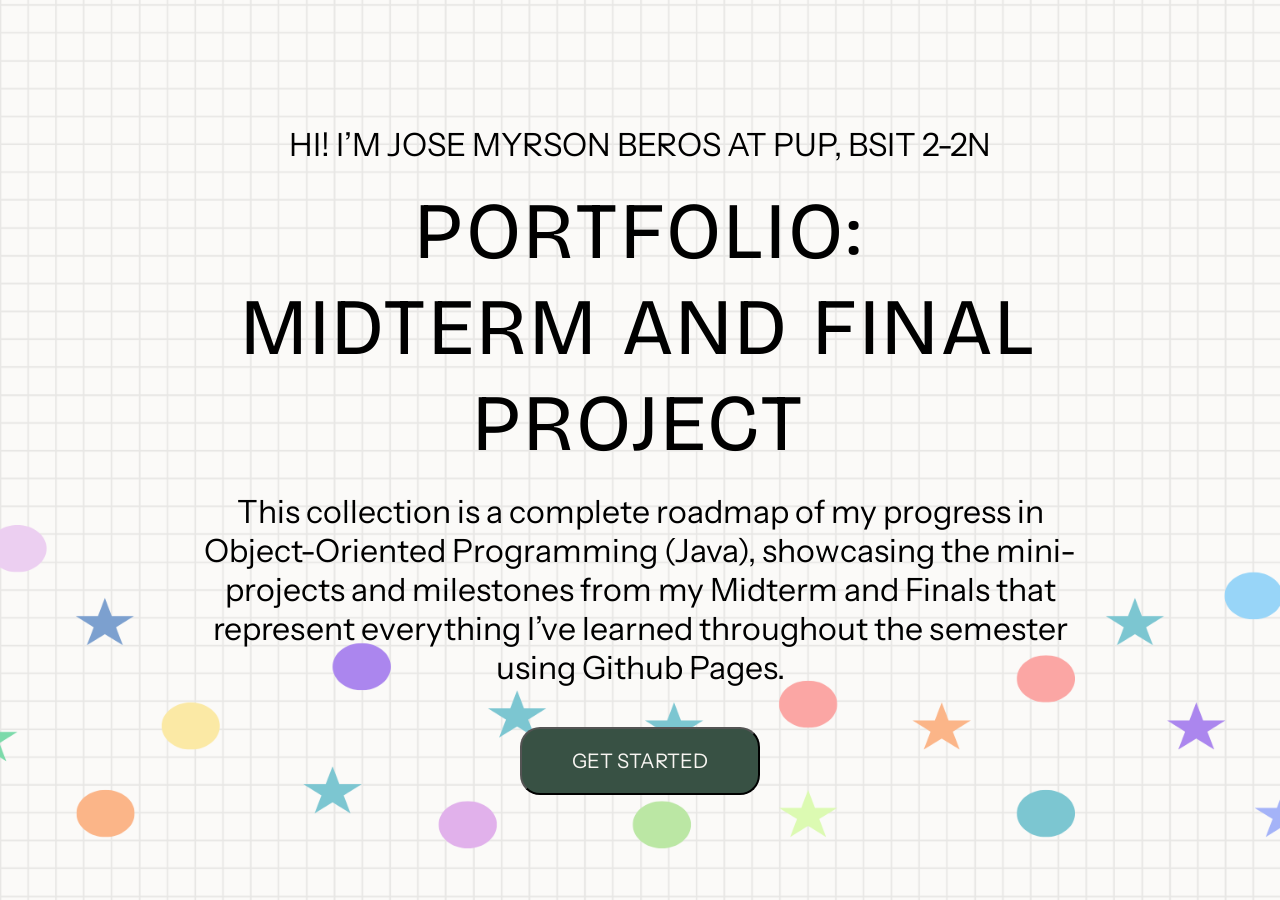
==== landing-page.html @ 333d57c4 "Initial COmmit" ====
<!doctype html>
<html lang="en">
  <head>
    <meta charset="UTF-8" />
    <meta name="viewport" content="width=device-width, initial-scale=1.0" />
    <link rel="stylesheet" href="css/style.css" />
    <title>Java Porfolio</title>
  </head>
  <body>
    <main class="landing-main">
      <section class="landing-section">
        <p>HI! I’M JOSE MYRSON BEROS AT PUP, BSIT 2-2N</p>
        <h1>
          PORTFOLIO: <br />
          MIDTERM AND FINAL PROJECT
        </h1>
        <h2>
          This collection is a complete roadmap of my progress in
          Object-Oriented Programming (Java), showcasing the mini-projects and
          milestones from my Midterm and Finals that represent everything I’ve
          learned throughout the semester using Github Pages.
        </h2>
        <button><a href="midterm-page.html"> GET STARTED </a></button>
      </section>
    </main>
  </body>
</html>
---- css/style.css ----
@import url('https://fonts.googleapis.com/css2?family=Bricolage+Grotesque:opsz,wght@12..96,200..800&family=Instrument+Sans:ital,wght@0,400..700;1,400..700&display=swap');

* {
    padding: 0;
    margin: 0;
    box-sizing: border-box;
}

:root {
    --main-color: #385144;
    --secondary-color: #F8F5F2;
    --main-font: "Bricolage Grotesque", sans-serif;
    --secondary-font: "Instrument Sans", sans-serif;
}

body {
    background-image: url("../assets/bg.png");
    background-repeat: no-repeat;
    background-size: cover;
    background-position: center;
}

h1 {
    font-family: var(--main-font);
    font-size: 5em;
    font-weight: normal;
    letter-spacing: 5px;
}

p,
h2 {
    font-family: var(--secondary-font);
    font-weight: normal;
    font-size: 2em;
    margin: 20px;
}

a {
    text-decoration: none;
    color: #F8F5F2;
}

.landing-main {
    display: flex;
    justify-content: center;
    align-items: center;
    height: 100vh;
    background-color: rgb(248, 245, 242, .5);
}

.landing-section {
    width: 75%;
    margin: auto;
    text-align: center;
}

button {
    font-family: var(--secondary-font);
    background-color: var(--main-color);
    color: white;
    padding: 20px 50px;
    font-size: 1.25em;
    border-radius: 20PX;
    margin-top: 20px;
}

button:hover {
    background-color: rgb(56, 81, 68, .8);
    transition: 500ms;
    cursor: pointer;
}

button:active {
    filter: brightness(.9);
}
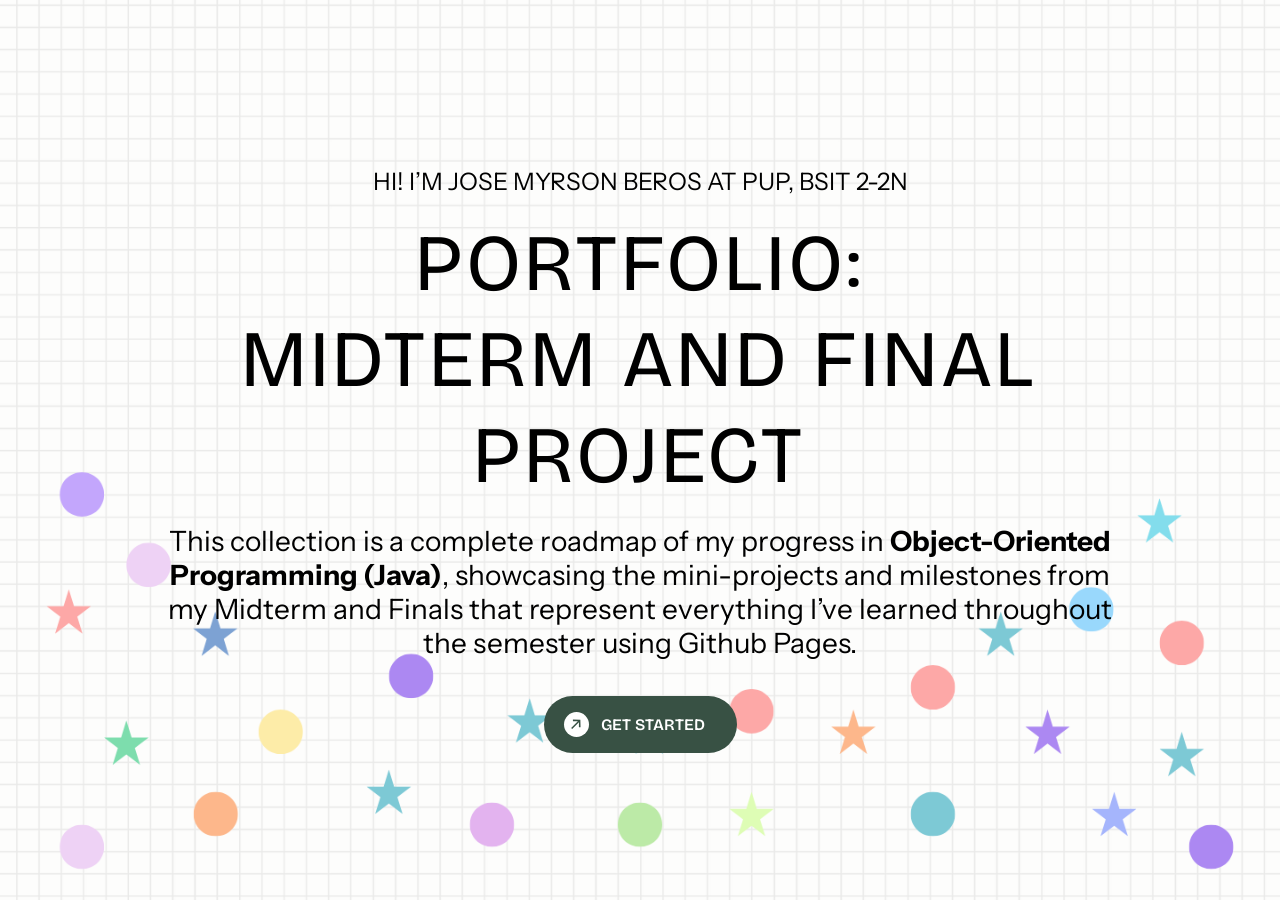
==== commit d424a0b0: "Finish Landing Page" ====
--- a/landing-page.html
+++ b/landing-page.html
@@ -8,6 +8,7 @@
   </head>
   <body>
     <main class="landing-main">
+      <section class="background-image"></section>
       <section class="landing-section">
         <p>HI! I’M JOSE MYRSON BEROS AT PUP, BSIT 2-2N</p>
         <h1>
@@ -16,11 +17,43 @@
         </h1>
         <h2>
           This collection is a complete roadmap of my progress in
-          Object-Oriented Programming (Java), showcasing the mini-projects and
+          <strong>Object-Oriented Programming (Java)</strong>, showcasing the mini-projects and
           milestones from my Midterm and Finals that represent everything I’ve
           learned throughout the semester using Github Pages.
         </h2>
-        <button><a href="midterm-page.html"> GET STARTED </a></button>
+
+        <a href="/html/midterm-page.html">
+        <button href="#" class="button" style="--clr: #385144">
+          <span class="button__icon-wrapper">
+            <svg
+              viewBox="0 0 14 15"
+              fill="none"
+              xmlns="http://www.w3.org/2000/svg"
+              class="button__icon-svg"
+              width="10"
+            >
+              <path
+                d="M13.376 11.552l-.264-10.44-10.44-.24.024 2.28 6.96-.048L.2 12.56l1.488 1.488 9.432-9.432-.048 6.912 2.304.024z"
+                fill="currentColor"
+              ></path>
+            </svg>
+
+            <svg
+              viewBox="0 0 14 15"
+              fill="none"
+              width="10"
+              xmlns="http://www.w3.org/2000/svg"
+              class="button__icon-svg button__icon-svg--copy"
+            >
+              <path
+                d="M13.376 11.552l-.264-10.44-10.44-.24.024 2.28 6.96-.048L.2 12.56l1.488 1.488 9.432-9.432-.048 6.912 2.304.024z"
+                fill="currentColor"
+              ></path>
+            </svg>
+          </span>
+           GET STARTED 
+        </button>
+        </a>
       </section>
     </main>
   </body>
--- a/css/style.css
+++ b/css/style.css
@@ -14,15 +14,12 @@
 }
 
 body {
-    background-image: url("../assets/bg.png");
-    background-repeat: no-repeat;
-    background-size: cover;
-    background-position: center;
+    font-size: 16px;
 }
 
 h1 {
     font-family: var(--main-font);
-    font-size: 5em;
+    font-size: clamp(2.5rem, 8vw + 1rem, 5rem);
     font-weight: normal;
     letter-spacing: 5px;
 }
@@ -31,45 +28,109 @@
 h2 {
     font-family: var(--secondary-font);
     font-weight: normal;
-    font-size: 2em;
+    font-size: 1.5em;
     margin: 20px;
 }
 
+h2 {
+    font-size: 1.75em;
+}
 a {
     text-decoration: none;
     color: #F8F5F2;
 }
 
 .landing-main {
-    display: flex;
-    justify-content: center;
-    align-items: center;
+    position: relative;
     height: 100vh;
     background-color: rgb(248, 245, 242, .5);
 }
 
+.background-image {
+    position: relative;
+    height: 100vh;
+    background-image: url(/assets/Background-image.png);
+    background-position: center;
+    background-repeat: no-repeat;
+    background-size: cover;
+    opacity: .5;
+}
+
+.background-image img {
+    object-fit: cover;
+}
+
 .landing-section {
-    width: 75%;
-    margin: auto;
+    position: absolute;
+    top: 50%;
+    left: 50%;
+    transform: translate(-50%, -50%);
+    width: min(80%, 1200px);
     text-align: center;
 }
 
-button {
-    font-family: var(--secondary-font);
+.button {
+    margin-top: 1rem;
+    font-family: var(--main-font);
+    font-size: 1em;
+    line-height: 1;
+    text-decoration: none;
+    display: inline-flex;
+    border: none;
+    cursor: pointer;
+    align-items: center;
+    gap: 0.75rem;
     background-color: var(--main-color);
-    color: white;
-    padding: 20px 50px;
-    font-size: 1.25em;
-    border-radius: 20PX;
-    margin-top: 20px;
+    color: #fff;
+    border-radius: 10rem;
+    font-weight: 600;
+    padding: 1rem 2rem;
+    padding-left: 20px;
+    white-space: nowrap;
+    overflow: hidden;
+    text-overflow: ellipsis;
+    transition: background-color 0.3s;
 }
 
-button:hover {
-    background-color: rgb(56, 81, 68, .8);
-    transition: 500ms;
-    cursor: pointer;
+.button__icon-wrapper {
+    flex-shrink: 0;
+    width: 25px;
+    height: 25px;
+    position: relative;
+    color: var(--clr);
+    background-color: #fff;
+    border-radius: 50%;
+    display: grid;
+    place-items: center;
+    overflow: hidden;
 }
 
-button:active {
-    filter: brightness(.9);
+.button:hover {
+    background-color: #000;
+}
+
+.button:hover .button__icon-wrapper {
+    color: #000;
+}
+
+.button__icon-svg--copy {
+    position: absolute;
+    transform: translate(-150%, 150%);
+}
+
+.button:hover .button__icon-svg:first-child {
+    transition: transform 0.3s ease-in-out;
+    transform: translate(150%, -150%);
+}
+
+.button:hover .button__icon-svg--copy {
+    transition: transform 0.3s ease-in-out 0.1s;
+    transform: translate(0);
+}
+
+@media (max-width: 720px) {
+    p, h2, h1 {
+        text-align: justify;
+        margin: 0;
+    }
 }
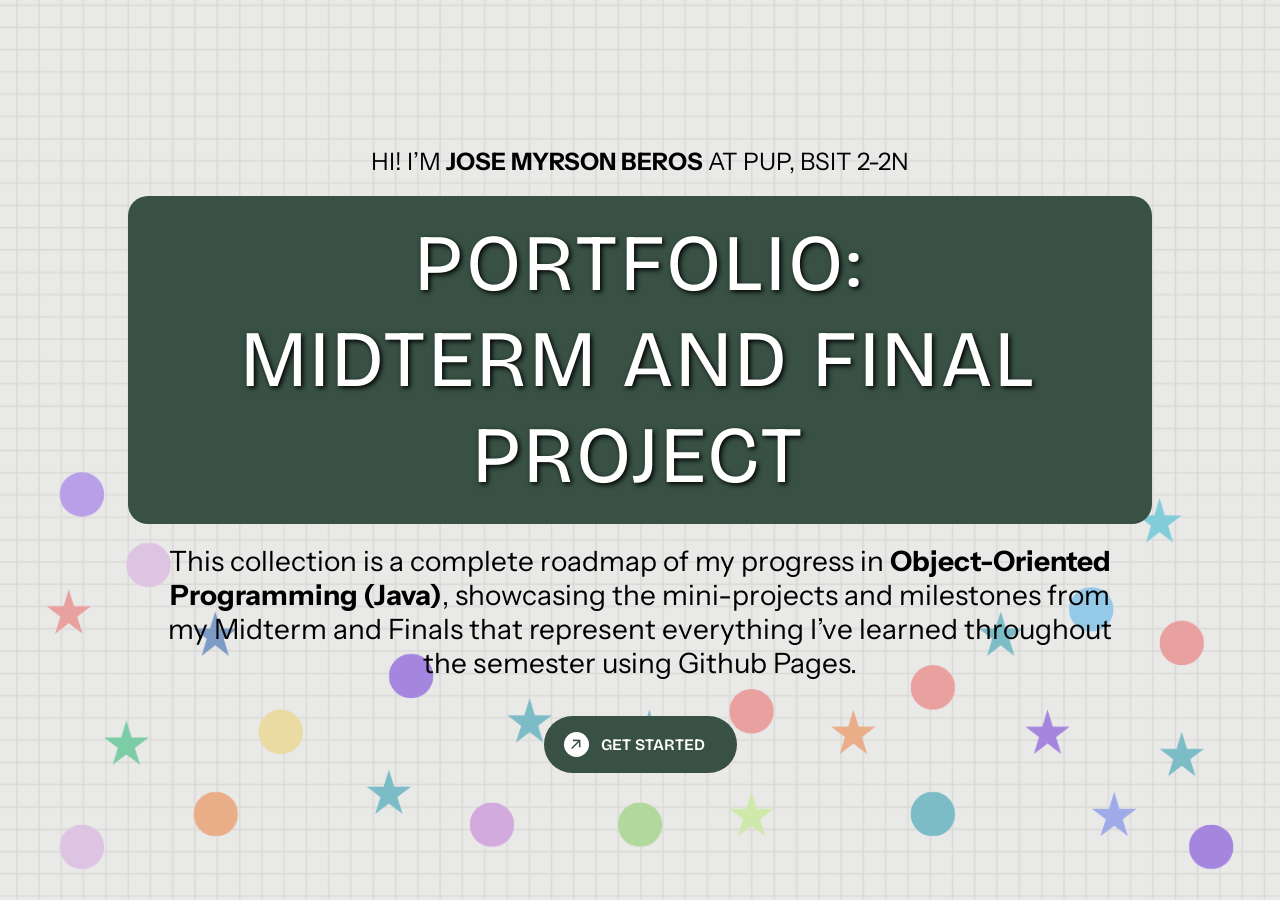
==== commit 5ad1c091: "FInalized Design in Landing Page" ====
--- a/landing-page.html
+++ b/landing-page.html
@@ -10,7 +10,7 @@
     <main class="landing-main">
       <section class="background-image"></section>
       <section class="landing-section">
-        <p>HI! I’M JOSE MYRSON BEROS AT PUP, BSIT 2-2N</p>
+        <p>HI! I’M <strong>JOSE MYRSON BEROS</strong> AT PUP, BSIT 2-2N</p>
         <h1>
           PORTFOLIO: <br />
           MIDTERM AND FINAL PROJECT
--- a/css/style.css
+++ b/css/style.css
@@ -15,6 +15,7 @@
 
 body {
     font-size: 16px;
+    user-select: none;
 }
 
 h1 {
@@ -22,6 +23,11 @@
     font-size: clamp(2.5rem, 8vw + 1rem, 5rem);
     font-weight: normal;
     letter-spacing: 5px;
+    background-color: var(--main-color);
+    padding: 20px;
+    color: white;
+    text-shadow: 2px 2px 5px black;
+    border-radius: 20px;
 }
 
 p,
@@ -53,6 +59,7 @@
     background-position: center;
     background-repeat: no-repeat;
     background-size: cover;
+    filter: brightness(.85);
     opacity: .5;
 }
 
@@ -131,6 +138,6 @@
 @media (max-width: 720px) {
     p, h2, h1 {
         text-align: justify;
-        margin: 0;
+        margin: 10px 0;
     }
 }
